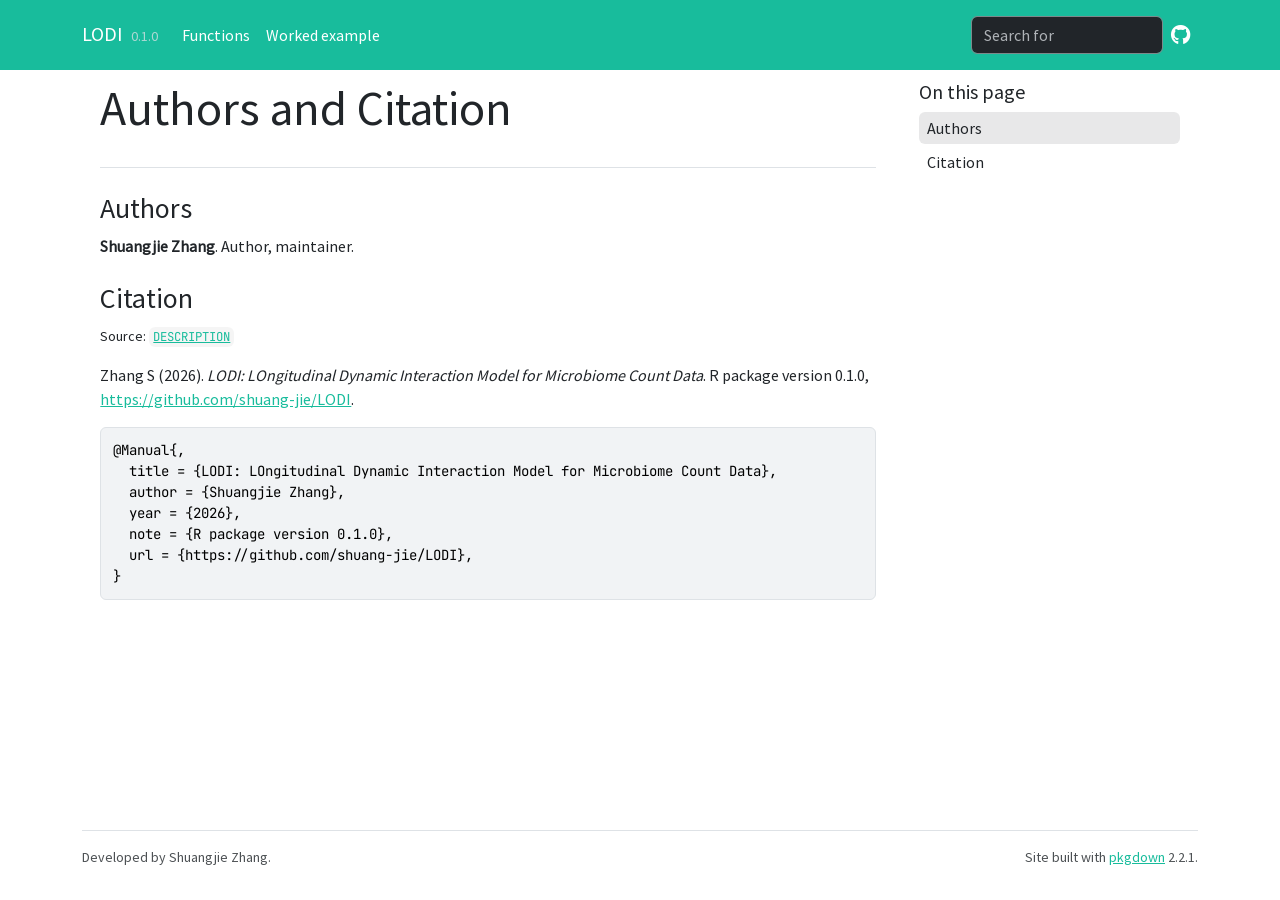
==== authors.html @ 0d50a405 "Deploying to gh-pages from @ shuang-jie/LODI@c3fbd9149aefe18f60dc36afb56456ca05e9c87f 🚀" ====
<!DOCTYPE html>
<!-- Generated by pkgdown: do not edit by hand --><html lang="en"><head><meta http-equiv="Content-Type" content="text/html; charset=UTF-8"><meta charset="utf-8"><meta http-equiv="X-UA-Compatible" content="IE=edge"><meta name="viewport" content="width=device-width, initial-scale=1, shrink-to-fit=no"><title>Authors and Citation • LODI</title><script src="deps/jquery-3.6.0/jquery-3.6.0.min.js"></script><meta name="viewport" content="width=device-width, initial-scale=1, shrink-to-fit=no"><link href="deps/bootstrap-5.3.8/bootstrap.min.css" rel="stylesheet"><script src="deps/bootstrap-5.3.8/bootstrap.bundle.min.js"></script><link href="deps/Source_Sans_Pro-0.4.10/font.css" rel="stylesheet"><link href="deps/JetBrains_Mono-0.4.10/font.css" rel="stylesheet"><link href="deps/font-awesome-6.5.2/css/all.min.css" rel="stylesheet"><link href="deps/font-awesome-6.5.2/css/v4-shims.min.css" rel="stylesheet"><script src="deps/headroom-0.11.0/headroom.min.js"></script><script src="deps/headroom-0.11.0/jQuery.headroom.min.js"></script><script src="deps/bootstrap-toc-1.0.1/bootstrap-toc.min.js"></script><script src="deps/clipboard.js-2.0.11/clipboard.min.js"></script><script src="deps/search-1.0.0/autocomplete.jquery.min.js"></script><script src="deps/search-1.0.0/fuse.min.js"></script><script src="deps/search-1.0.0/mark.min.js"></script><!-- pkgdown --><script src="pkgdown.js"></script><meta property="og:title" content="Authors and Citation"><meta name="twitter:card" content="summary"><meta name="twitter:creator" content="@shuangjie"><meta name="twitter:site" content="@shuangjie"></head><body>
    <a href="#main" class="visually-hidden-focusable">Skip to contents</a>


    <nav class="navbar navbar-expand-lg fixed-top bg-primary" data-bs-theme="dark" aria-label="Site navigation"><div class="container">

    <a class="navbar-brand me-2" href="index.html">LODI</a>

    <small class="nav-text text-muted me-auto" data-bs-toggle="tooltip" data-bs-placement="bottom" title="">0.1.0</small>


    <button class="navbar-toggler" type="button" data-bs-toggle="collapse" data-bs-target="#navbar" aria-controls="navbar" aria-expanded="false" aria-label="Toggle navigation">
      <span class="navbar-toggler-icon"></span>
    </button>

    <div id="navbar" class="collapse navbar-collapse ms-3">
      <ul class="navbar-nav me-auto"><li class="nav-item"><a class="nav-link" href="reference/index.html">Functions</a></li>
<li class="nav-item"><a class="nav-link" href="articles/simulation1.html">Worked example</a></li>
      </ul><ul class="navbar-nav"><li class="nav-item"><form class="form-inline" role="search">
 <input class="form-control" type="search" name="search-input" id="search-input" autocomplete="off" aria-label="Search site" placeholder="Search for" data-search-index="search.json"></form></li>
<li class="nav-item"><a class="external-link nav-link" href="https://github.com/shuang-jie/LODI/" aria-label="GitHub"><span class="fa fab fa-github fa-lg"></span></a></li>
      </ul></div>


  </div>
</nav><div class="container template-citation-authors">
<div class="row">
  <main id="main" class="col-md-9"><div class="page-header">

      <h1>Authors and Citation</h1>
    </div>

    <div class="section level2">
      <h2>Authors</h2>

      <ul class="list-unstyled"><li>
          <p><strong>Shuangjie Zhang</strong>. Author, maintainer.
          </p>
        </li>
      </ul></div>

    <div class="section level2">
      <h2 id="citation">Citation</h2>
      <p><small class="dont-index">Source: <a href="https://github.com/shuang-jie/LODI/blob/main/DESCRIPTION" class="external-link"><code>DESCRIPTION</code></a></small></p>

      <p>Zhang S (2026).
<em>LODI: LOngitudinal Dynamic Interaction Model for Microbiome Count Data</em>.
R package version 0.1.0, <a href="https://github.com/shuang-jie/LODI" class="external-link">https://github.com/shuang-jie/LODI</a>.
</p>
      <pre>@Manual{,
  title = {LODI: LOngitudinal Dynamic Interaction Model for Microbiome Count Data},
  author = {Shuangjie Zhang},
  year = {2026},
  note = {R package version 0.1.0},
  url = {https://github.com/shuang-jie/LODI},
}</pre>
    </div>

  </main><aside class="col-md-3"><nav id="toc" aria-label="Table of contents"><h2>On this page</h2>
    </nav></aside></div>


    <footer><div class="pkgdown-footer-left">
  <p>Developed by Shuangjie Zhang.</p>
</div>

<div class="pkgdown-footer-right">
  <p>Site built with <a href="https://pkgdown.r-lib.org/" class="external-link">pkgdown</a> 2.2.1.</p>
</div>

    </footer></div>





  </body></html>
---- deps/Source_Sans_Pro-0.4.10/font.css ----
/* cyrillic-ext */
@font-face {
  font-family: 'Source Sans Pro';
  font-style: normal;
  font-weight: 400;
  font-display: swap;
  src: url(6xK3dSBYKcSV-LCoeQqfX1RYOo3qNa7lqDY.woff2) format('woff2');
  unicode-range: U+0460-052F, U+1C80-1C8A, U+20B4, U+2DE0-2DFF, U+A640-A69F, U+FE2E-FE2F;
}
/* cyrillic */
@font-face {
  font-family: 'Source Sans Pro';
  font-style: normal;
  font-weight: 400;
  font-display: swap;
  src: url(6xK3dSBYKcSV-LCoeQqfX1RYOo3qPK7lqDY.woff2) format('woff2');
  unicode-range: U+0301, U+0400-045F, U+0490-0491, U+04B0-04B1, U+2116;
}
/* greek-ext */
@font-face {
  font-family: 'Source Sans Pro';
  font-style: normal;
  font-weight: 400;
  font-display: swap;
  src: url(6xK3dSBYKcSV-LCoeQqfX1RYOo3qNK7lqDY.woff2) format('woff2');
  unicode-range: U+1F00-1FFF;
}
/* greek */
@font-face {
  font-family: 'Source Sans Pro';
  font-style: normal;
  font-weight: 400;
  font-display: swap;
  src: url(6xK3dSBYKcSV-LCoeQqfX1RYOo3qO67lqDY.woff2) format('woff2');
  unicode-range: U+0370-0377, U+037A-037F, U+0384-038A, U+038C, U+038E-03A1, U+03A3-03FF;
}
/* vietnamese */
@font-face {
  font-family: 'Source Sans Pro';
  font-style: normal;
  font-weight: 400;
  font-display: swap;
  src: url(6xK3dSBYKcSV-LCoeQqfX1RYOo3qN67lqDY.woff2) format('woff2');
  unicode-range: U+0102-0103, U+0110-0111, U+0128-0129, U+0168-0169, U+01A0-01A1, U+01AF-01B0, U+0300-0301, U+0303-0304, U+0308-0309, U+0323, U+0329, U+1EA0-1EF9, U+20AB;
}
/* latin-ext */
@font-face {
  font-family: 'Source Sans Pro';
  font-style: normal;
  font-weight: 400;
  font-display: swap;
  src: url(6xK3dSBYKcSV-LCoeQqfX1RYOo3qNq7lqDY.woff2) format('woff2');
  unicode-range: U+0100-02BA, U+02BD-02C5, U+02C7-02CC, U+02CE-02D7, U+02DD-02FF, U+0304, U+0308, U+0329, U+1D00-1DBF, U+1E00-1E9F, U+1EF2-1EFF, U+2020, U+20A0-20AB, U+20AD-20C0, U+2113, U+2C60-2C7F, U+A720-A7FF;
}
/* latin */
@font-face {
  font-family: 'Source Sans Pro';
  font-style: normal;
  font-weight: 400;
  font-display: swap;
  src: url(6xK3dSBYKcSV-LCoeQqfX1RYOo3qOK7l.woff2) format('woff2');
  unicode-range: U+0000-00FF, U+0131, U+0152-0153, U+02BB-02BC, U+02C6, U+02DA, U+02DC, U+0304, U+0308, U+0329, U+2000-206F, U+20AC, U+2122, U+2191, U+2193, U+2212, U+2215, U+FEFF, U+FFFD;
}
---- deps/JetBrains_Mono-0.4.10/font.css ----
/* cyrillic-ext */
@font-face {
  font-family: 'JetBrains Mono';
  font-style: normal;
  font-weight: 400;
  font-display: swap;
  src: url(tDbY2o-flEEny0FZhsfKu5WU4zr3E_BX0PnT8RD8yKxTN1OVgaY.woff2) format('woff2');
  unicode-range: U+0460-052F, U+1C80-1C8A, U+20B4, U+2DE0-2DFF, U+A640-A69F, U+FE2E-FE2F;
}
/* cyrillic */
@font-face {
  font-family: 'JetBrains Mono';
  font-style: normal;
  font-weight: 400;
  font-display: swap;
  src: url(tDbY2o-flEEny0FZhsfKu5WU4zr3E_BX0PnT8RD8yKxTPlOVgaY.woff2) format('woff2');
  unicode-range: U+0301, U+0400-045F, U+0490-0491, U+04B0-04B1, U+2116;
}
/* greek */
@font-face {
  font-family: 'JetBrains Mono';
  font-style: normal;
  font-weight: 400;
  font-display: swap;
  src: url(tDbY2o-flEEny0FZhsfKu5WU4zr3E_BX0PnT8RD8yKxTOVOVgaY.woff2) format('woff2');
  unicode-range: U+0370-0377, U+037A-037F, U+0384-038A, U+038C, U+038E-03A1, U+03A3-03FF;
}
/* vietnamese */
@font-face {
  font-family: 'JetBrains Mono';
  font-style: normal;
  font-weight: 400;
  font-display: swap;
  src: url(tDbY2o-flEEny0FZhsfKu5WU4zr3E_BX0PnT8RD8yKxTNVOVgaY.woff2) format('woff2');
  unicode-range: U+0102-0103, U+0110-0111, U+0128-0129, U+0168-0169, U+01A0-01A1, U+01AF-01B0, U+0300-0301, U+0303-0304, U+0308-0309, U+0323, U+0329, U+1EA0-1EF9, U+20AB;
}
/* latin-ext */
@font-face {
  font-family: 'JetBrains Mono';
  font-style: normal;
  font-weight: 400;
  font-display: swap;
  src: url(tDbY2o-flEEny0FZhsfKu5WU4zr3E_BX0PnT8RD8yKxTNFOVgaY.woff2) format('woff2');
  unicode-range: U+0100-02BA, U+02BD-02C5, U+02C7-02CC, U+02CE-02D7, U+02DD-02FF, U+0304, U+0308, U+0329, U+1D00-1DBF, U+1E00-1E9F, U+1EF2-1EFF, U+2020, U+20A0-20AB, U+20AD-20C0, U+2113, U+2C60-2C7F, U+A720-A7FF;
}
/* latin */
@font-face {
  font-family: 'JetBrains Mono';
  font-style: normal;
  font-weight: 400;
  font-display: swap;
  src: url(tDbY2o-flEEny0FZhsfKu5WU4zr3E_BX0PnT8RD8yKxTOlOV.woff2) format('woff2');
  unicode-range: U+0000-00FF, U+0131, U+0152-0153, U+02BB-02BC, U+02C6, U+02DA, U+02DC, U+0304, U+0308, U+0329, U+2000-206F, U+20AC, U+2122, U+2191, U+2193, U+2212, U+2215, U+FEFF, U+FFFD;
}
---- deps/font-awesome-6.5.2/css/v4-shims.min.css ----
/*!
 * Font Awesome Free 6.5.2 by @fontawesome - https://fontawesome.com
 * License - https://fontawesome.com/license/free (Icons: CC BY 4.0, Fonts: SIL OFL 1.1, Code: MIT License)
 * Copyright 2024 Fonticons, Inc.
 */
.fa.fa-glass:before{content:"\f000"}.fa.fa-envelope-o{font-family:"Font Awesome 6 Free";font-weight:400}.fa.fa-envelope-o:before{content:"\f0e0"}.fa.fa-star-o{font-family:"Font Awesome 6 Free";font-weight:400}.fa.fa-star-o:before{content:"\f005"}.fa.fa-close:before,.fa.fa-remove:before{content:"\f00d"}.fa.fa-gear:before{content:"\f013"}.fa.fa-trash-o{font-family:"Font Awesome 6 Free";font-weight:400}.fa.fa-trash-o:before{content:"\f2ed"}.fa.fa-home:before{content:"\f015"}.fa.fa-file-o{font-family:"Font Awesome 6 Free";font-weight:400}.fa.fa-file-o:before{content:"\f15b"}.fa.fa-clock-o{font-family:"Font Awesome 6 Free";font-weight:400}.fa.fa-clock-o:before{content:"\f017"}.fa.fa-arrow-circle-o-down{font-family:"Font Awesome 6 Free";font-weight:400}.fa.fa-arrow-circle-o-down:before{content:"\f358"}.fa.fa-arrow-circle-o-up{font-family:"Font Awesome 6 Free";font-weight:400}.fa.fa-arrow-circle-o-up:before{content:"\f35b"}.fa.fa-play-circle-o{font-family:"Font Awesome 6 Free";font-weight:400}.fa.fa-play-circle-o:before{content:"\f144"}.fa.fa-repeat:before,.fa.fa-rotate-right:before{content:"\f01e"}.fa.fa-refresh:before{content:"\f021"}.fa.fa-list-alt{font-family:"Font Awesome 6 Free";font-weight:400}.fa.fa-list-alt:before{content:"\f022"}.fa.fa-dedent:before{content:"\f03b"}.fa.fa-video-camera:before{content:"\f03d"}.fa.fa-picture-o{font-family:"Font Awesome 6 Free";font-weight:400}.fa.fa-picture-o:before{content:"\f03e"}.fa.fa-photo{font-family:"Font Awesome 6 Free";font-weight:400}.fa.fa-photo:before{content:"\f03e"}.fa.fa-image{font-family:"Font Awesome 6 Free";font-weight:400}.fa.fa-image:before{content:"\f03e"}.fa.fa-map-marker:before{content:"\f3c5"}.fa.fa-pencil-square-o{font-family:"Font Awesome 6 Free";font-weight:400}.fa.fa-pencil-square-o:before{content:"\f044"}.fa.fa-edit{font-family:"Font Awesome 6 Free";font-weight:400}.fa.fa-edit:before{content:"\f044"}.fa.fa-share-square-o:before{content:"\f14d"}.fa.fa-check-square-o{font-family:"Font Awesome 6 Free";font-weight:400}.fa.fa-check-square-o:before{content:"\f14a"}.fa.fa-arrows:before{content:"\f0b2"}.fa.fa-times-circle-o{font-family:"Font Awesome 6 Free";font-weight:400}.fa.fa-times-circle-o:before{content:"\f057"}.fa.fa-check-circle-o{font-family:"Font Awesome 6 Free";font-weight:400}.fa.fa-check-circle-o:before{content:"\f058"}.fa.fa-mail-forward:before{content:"\f064"}.fa.fa-expand:before{content:"\f424"}.fa.fa-compress:before{content:"\f422"}.fa.fa-eye,.fa.fa-eye-slash{font-family:"Font Awesome 6 Free";font-weight:400}.fa.fa-warning:before{content:"\f071"}.fa.fa-calendar:before{content:"\f073"}.fa.fa-arrows-v:before{content:"\f338"}.fa.fa-arrows-h:before{content:"\f337"}.fa.fa-bar-chart-o:before,.fa.fa-bar-chart:before{content:"\e0e3"}.fa.fa-twitter-square{font-family:"Font Awesome 6 Brands";font-weight:400}.fa.fa-twitter-square:before{content:"\f081"}.fa.fa-facebook-square{font-family:"Font Awesome 6 Brands";font-weight:400}.fa.fa-facebook-square:before{content:"\f082"}.fa.fa-gears:before{content:"\f085"}.fa.fa-thumbs-o-up{font-family:"Font Awesome 6 Free";font-weight:400}.fa.fa-thumbs-o-up:before{content:"\f164"}.fa.fa-thumbs-o-down{font-family:"Font Awesome 6 Free";font-weight:400}.fa.fa-thumbs-o-down:before{content:"\f165"}.fa.fa-heart-o{font-family:"Font Awesome 6 Free";font-weight:400}.fa.fa-heart-o:before{content:"\f004"}.fa.fa-sign-out:before{content:"\f2f5"}.fa.fa-linkedin-square{font-family:"Font Awesome 6 Brands";font-weight:400}.fa.fa-linkedin-square:before{content:"\f08c"}.fa.fa-thumb-tack:before{content:"\f08d"}.fa.fa-external-link:before{content:"\f35d"}.fa.fa-sign-in:before{content:"\f2f6"}.fa.fa-github-square{font-family:"Font Awesome 6 Brands";font-weight:400}.fa.fa-github-square:before{content:"\f092"}.fa.fa-lemon-o{font-family:"Font Awesome 6 Free";font-weight:400}.fa.fa-lemon-o:before{content:"\f094"}.fa.fa-square-o{font-family:"Font Awesome 6 Free";font-weight:400}.fa.fa-square-o:before{content:"\f0c8"}.fa.fa-bookmark-o{font-family:"Font Awesome 6 Free";font-weight:400}.fa.fa-bookmark-o:before{content:"\f02e"}.fa.fa-facebook,.fa.fa-twitter{font-family:"Font Awesome 6 Brands";font-weight:400}.fa.fa-facebook:before{content:"\f39e"}.fa.fa-facebook-f{font-family:"Font Awesome 6 Brands";font-weight:400}.fa.fa-facebook-f:before{content:"\f39e"}.fa.fa-github{font-family:"Font Awesome 6 Brands";font-weight:400}.fa.fa-credit-card{font-family:"Font Awesome 6 Free";font-weight:400}.fa.fa-feed:before{content:"\f09e"}.fa.fa-hdd-o{font-family:"Font Awesome 6 Free";font-weight:400}.fa.fa-hdd-o:before{content:"\f0a0"}.fa.fa-hand-o-right{font-family:"Font Awesome 6 Free";font-weight:400}.fa.fa-hand-o-right:before{content:"\f0a4"}.fa.fa-hand-o-left{font-family:"Font Awesome 6 Free";font-weight:400}.fa.fa-hand-o-left:before{content:"\f0a5"}.fa.fa-hand-o-up{font-family:"Font Awesome 6 Free";font-weight:400}.fa.fa-hand-o-up:before{content:"\f0a6"}.fa.fa-hand-o-down{font-family:"Font Awesome 6 Free";font-weight:400}.fa.fa-hand-o-down:before{content:"\f0a7"}.fa.fa-globe:before{content:"\f57d"}.fa.fa-tasks:before{content:"\f828"}.fa.fa-arrows-alt:before{content:"\f31e"}.fa.fa-group:before{content:"\f0c0"}.fa.fa-chain:before{content:"\f0c1"}.fa.fa-cut:before{content:"\f0c4"}.fa.fa-files-o{font-family:"Font Awesome 6 Free";font-weight:400}.fa.fa-files-o:before{content:"\f0c5"}.fa.fa-floppy-o{font-family:"Font Awesome 6 Free";font-weight:400}.fa.fa-floppy-o:before{content:"\f0c7"}.fa.fa-save{font-family:"Font Awesome 6 Free";font-weight:400}.fa.fa-save:before{content:"\f0c7"}.fa.fa-navicon:before,.fa.fa-reorder:before{content:"\f0c9"}.fa.fa-magic:before{content:"\e2ca"}.fa.fa-pinterest,.fa.fa-pinterest-square{font-family:"Font Awesome 6 Brands";font-weight:400}.fa.fa-pinterest-square:before{content:"\f0d3"}.fa.fa-google-plus-square{font-family:"Font Awesome 6 Brands";font-weight:400}.fa.fa-google-plus-square:before{content:"\f0d4"}.fa.fa-google-plus{font-family:"Font Awesome 6 Brands";font-weight:400}.fa.fa-google-plus:before{content:"\f0d5"}.fa.fa-money:before{content:"\f3d1"}.fa.fa-unsorted:before{content:"\f0dc"}.fa.fa-sort-desc:before{content:"\f0dd"}.fa.fa-sort-asc:before{content:"\f0de"}.fa.fa-linkedin{font-family:"Font Awesome 6 Brands";font-weight:400}.fa.fa-linkedin:before{content:"\f0e1"}.fa.fa-rotate-left:before{content:"\f0e2"}.fa.fa-legal:before{content:"\f0e3"}.fa.fa-dashboard:before,.fa.fa-tachometer:before{content:"\f625"}.fa.fa-comment-o{font-family:"Font Awesome 6 Free";font-weight:400}.fa.fa-comment-o:before{content:"\f075"}.fa.fa-comments-o{font-family:"Font Awesome 6 Free";font-weight:400}.fa.fa-comments-o:before{content:"\f086"}.fa.fa-flash:before{content:"\f0e7"}.fa.fa-clipboard:before{content:"\f0ea"}.fa.fa-lightbulb-o{font-family:"Font Awesome 6 Free";font-weight:400}.fa.fa-lightbulb-o:before{content:"\f0eb"}.fa.fa-exchange:before{content:"\f362"}.fa.fa-cloud-download:before{content:"\f0ed"}.fa.fa-cloud-upload:before{content:"\f0ee"}.fa.fa-bell-o{font-family:"Font Awesome 6 Free";font-weight:400}.fa.fa-bell-o:before{content:"\f0f3"}.fa.fa-cutlery:before{content:"\f2e7"}.fa.fa-file-text-o{font-family:"Font Awesome 6 Free";font-weight:400}.fa.fa-file-text-o:before{content:"\f15c"}.fa.fa-building-o{font-family:"Font Awesome 6 Free";font-weight:400}.fa.fa-building-o:before{content:"\f1ad"}.fa.fa-hospital-o{font-family:"Font Awesome 6 Free";font-weight:400}.fa.fa-hospital-o:before{content:"\f0f8"}.fa.fa-tablet:before{content:"\f3fa"}.fa.fa-mobile-phone:before,.fa.fa-mobile:before{content:"\f3cd"}.fa.fa-circle-o{font-family:"Font Awesome 6 Free";font-weight:400}.fa.fa-circle-o:before{content:"\f111"}.fa.fa-mail-reply:before{content:"\f3e5"}.fa.fa-github-alt{font-family:"Font Awesome 6 Brands";font-weight:400}.fa.fa-folder-o{font-family:"Font Awesome 6 Free";font-weight:400}.fa.fa-folder-o:before{content:"\f07b"}.fa.fa-folder-open-o{font-family:"Font Awesome 6 Free";font-weight:400}.fa.fa-folder-open-o:before{content:"\f07c"}.fa.fa-smile-o{font-family:"Font Awesome 6 Free";font-weight:400}.fa.fa-smile-o:before{content:"\f118"}.fa.fa-frown-o{font-family:"Font Awesome 6 Free";font-weight:400}.fa.fa-frown-o:before{content:"\f119"}.fa.fa-meh-o{font-family:"Font Awesome 6 Free";font-weight:400}.fa.fa-meh-o:before{content:"\f11a"}.fa.fa-keyboard-o{font-family:"Font Awesome 6 Free";font-weight:400}.fa.fa-keyboard-o:before{content:"\f11c"}.fa.fa-flag-o{font-family:"Font Awesome 6 Free";font-weight:400}.fa.fa-flag-o:before{content:"\f024"}.fa.fa-mail-reply-all:before{content:"\f122"}.fa.fa-star-half-o{font-family:"Font Awesome 6 Free";font-weight:400}.fa.fa-star-half-o:before{content:"\f5c0"}.fa.fa-star-half-empty{font-family:"Font Awesome 6 Free";font-weight:400}.fa.fa-star-half-empty:before{content:"\f5c0"}.fa.fa-star-half-full{font-family:"Font Awesome 6 Free";font-weight:400}.fa.fa-star-half-full:before{content:"\f5c0"}.fa.fa-code-fork:before{content:"\f126"}.fa.fa-chain-broken:before,.fa.fa-unlink:before{content:"\f127"}.fa.fa-calendar-o{font-family:"Font Awesome 6 Free";font-weight:400}.fa.fa-calendar-o:before{content:"\f133"}.fa.fa-css3,.fa.fa-html5,.fa.fa-maxcdn{font-family:"Font Awesome 6 Brands";font-weight:400}.fa.fa-unlock-alt:before{content:"\f09c"}.fa.fa-minus-square-o{font-family:"Font Awesome 6 Free";font-weight:400}.fa.fa-minus-square-o:before{content:"\f146"}.fa.fa-level-up:before{content:"\f3bf"}.fa.fa-level-down:before{content:"\f3be"}.fa.fa-pencil-square:before{content:"\f14b"}.fa.fa-external-link-square:before{content:"\f360"}.fa.fa-compass{font-family:"Font Awesome 6 Free";font-weight:400}.fa.fa-caret-square-o-down{font-family:"Font Awesome 6 Free";font-weight:400}.fa.fa-caret-square-o-down:before{content:"\f150"}.fa.fa-toggle-down{font-family:"Font Awesome 6 Free";font-weight:400}.fa.fa-toggle-down:before{content:"\f150"}.fa.fa-caret-square-o-up{font-family:"Font Awesome 6 Free";font-weight:400}.fa.fa-caret-square-o-up:before{content:"\f151"}.fa.fa-toggle-up{font-family:"Font Awesome 6 Free";font-weight:400}.fa.fa-toggle-up:before{content:"\f151"}.fa.fa-caret-square-o-right{font-family:"Font Awesome 6 Free";font-weight:400}.fa.fa-caret-square-o-right:before{content:"\f152"}.fa.fa-toggle-right{font-family:"Font Awesome 6 Free";font-weight:400}.fa.fa-toggle-right:before{content:"\f152"}.fa.fa-eur:before,.fa.fa-euro:before{content:"\f153"}.fa.fa-gbp:before{content:"\f154"}.fa.fa-dollar:before,.fa.fa-usd:before{content:"\24"}.fa.fa-inr:before,.fa.fa-rupee:before{content:"\e1bc"}.fa.fa-cny:before,.fa.fa-jpy:before,.fa.fa-rmb:before,.fa.fa-yen:before{content:"\f157"}.fa.fa-rouble:before,.fa.fa-rub:before,.fa.fa-ruble:before{content:"\f158"}.fa.fa-krw:before,.fa.fa-won:before{content:"\f159"}.fa.fa-bitcoin,.fa.fa-btc{font-family:"Font Awesome 6 Brands";font-weight:400}.fa.fa-bitcoin:before{content:"\f15a"}.fa.fa-file-text:before{content:"\f15c"}.fa.fa-sort-alpha-asc:before{content:"\f15d"}.fa.fa-sort-alpha-desc:before{content:"\f881"}.fa.fa-sort-amount-asc:before{content:"\f884"}.fa.fa-sort-amount-desc:before{content:"\f160"}.fa.fa-sort-numeric-asc:before{content:"\f162"}.fa.fa-sort-numeric-desc:before{content:"\f886"}.fa.fa-youtube-square{font-family:"Font Awesome 6 Brands";font-weight:400}.fa.fa-youtube-square:before{content:"\f431"}.fa.fa-xing,.fa.fa-xing-square,.fa.fa-youtube{font-family:"Font Awesome 6 Brands";font-weight:400}.fa.fa-xing-square:before{content:"\f169"}.fa.fa-youtube-play{font-family:"Font Awesome 6 Brands";font-weight:400}.fa.fa-youtube-play:before{content:"\f167"}.fa.fa-adn,.fa.fa-bitbucket,.fa.fa-bitbucket-square,.fa.fa-dropbox,.fa.fa-flickr,.fa.fa-instagram,.fa.fa-stack-overflow{font-family:"Font Awesome 6 Brands";font-weight:400}.fa.fa-bitbucket-square:before{content:"\f171"}.fa.fa-tumblr,.fa.fa-tumblr-square{font-family:"Font Awesome 6 Brands";font-weight:400}.fa.fa-tumblr-square:before{content:"\f174"}.fa.fa-long-arrow-down:before{content:"\f309"}.fa.fa-long-arrow-up:before{content:"\f30c"}.fa.fa-long-arrow-left:before{content:"\f30a"}.fa.fa-long-arrow-right:before{content:"\f30b"}.fa.fa-android,.fa.fa-apple,.fa.fa-dribbble,.fa.fa-foursquare,.fa.fa-gittip,.fa.fa-gratipay,.fa.fa-linux,.fa.fa-skype,.fa.fa-trello,.fa.fa-windows{font-family:"Font Awesome 6 Brands";font-weight:400}.fa.fa-gittip:before{content:"\f184"}.fa.fa-sun-o{font-family:"Font Awesome 6 Free";font-weight:400}.fa.fa-sun-o:before{content:"\f185"}.fa.fa-moon-o{font-family:"Font Awesome 6 Free";font-weight:400}.fa.fa-moon-o:before{content:"\f186"}.fa.fa-pagelines,.fa.fa-renren,.fa.fa-stack-exchange,.fa.fa-vk,.fa.fa-weibo{font-family:"Font Awesome 6 Brands";font-weight:400}.fa.fa-arrow-circle-o-right{font-family:"Font Awesome 6 Free";font-weight:400}.fa.fa-arrow-circle-o-right:before{content:"\f35a"}.fa.fa-arrow-circle-o-left{font-family:"Font Awesome 6 Free";font-weight:400}.fa.fa-arrow-circle-o-left:before{content:"\f359"}.fa.fa-caret-square-o-left{font-family:"Font Awesome 6 Free";font-weight:400}.fa.fa-caret-square-o-left:before{content:"\f191"}.fa.fa-toggle-left{font-family:"Font Awesome 6 Free";font-weight:400}.fa.fa-toggle-left:before{content:"\f191"}.fa.fa-dot-circle-o{font-family:"Font Awesome 6 Free";font-weight:400}.fa.fa-dot-circle-o:before{content:"\f192"}.fa.fa-vimeo-square{font-family:"Font Awesome 6 Brands";font-weight:400}.fa.fa-vimeo-square:before{content:"\f194"}.fa.fa-try:before,.fa.fa-turkish-lira:before{content:"\e2bb"}.fa.fa-plus-square-o{font-family:"Font Awesome 6 Free";font-weight:400}.fa.fa-plus-square-o:before{content:"\f0fe"}.fa.fa-openid,.fa.fa-slack,.fa.fa-wordpress{font-family:"Font Awesome 6 Brands";font-weight:400}.fa.fa-bank:before,.fa.fa-institution:before{content:"\f19c"}.fa.fa-mortar-board:before{content:"\f19d"}.fa.fa-google,.fa.fa-reddit,.fa.fa-reddit-square,.fa.fa-yahoo{font-family:"Font Awesome 6 Brands";font-weight:400}.fa.fa-reddit-square:before{content:"\f1a2"}.fa.fa-behance,.fa.fa-behance-square,.fa.fa-delicious,.fa.fa-digg,.fa.fa-drupal,.fa.fa-joomla,.fa.fa-pied-piper-alt,.fa.fa-pied-piper-pp,.fa.fa-stumbleupon,.fa.fa-stumbleupon-circle{font-family:"Font Awesome 6 Brands";font-weight:400}.fa.fa-behance-square:before{content:"\f1b5"}.fa.fa-steam,.fa.fa-steam-square{font-family:"Font Awesome 6 Brands";font-weight:400}.fa.fa-steam-square:before{content:"\f1b7"}.fa.fa-automobile:before{content:"\f1b9"}.fa.fa-cab:before{content:"\f1ba"}.fa.fa-deviantart,.fa.fa-soundcloud,.fa.fa-spotify{font-family:"Font Awesome 6 Brands";font-weight:400}.fa.fa-file-pdf-o{font-family:"Font Awesome 6 Free";font-weight:400}.fa.fa-file-pdf-o:before{content:"\f1c1"}.fa.fa-file-word-o{font-family:"Font Awesome 6 Free";font-weight:400}.fa.fa-file-word-o:before{content:"\f1c2"}.fa.fa-file-excel-o{font-family:"Font Awesome 6 Free";font-weight:400}.fa.fa-file-excel-o:before{content:"\f1c3"}.fa.fa-file-powerpoint-o{font-family:"Font Awesome 6 Free";font-weight:400}.fa.fa-file-powerpoint-o:before{content:"\f1c4"}.fa.fa-file-image-o{font-family:"Font Awesome 6 Free";font-weight:400}.fa.fa-file-image-o:before{content:"\f1c5"}.fa.fa-file-photo-o{font-family:"Font Awesome 6 Free";font-weight:400}.fa.fa-file-photo-o:before{content:"\f1c5"}.fa.fa-file-picture-o{font-family:"Font Awesome 6 Free";font-weight:400}.fa.fa-file-picture-o:before{content:"\f1c5"}.fa.fa-file-archive-o{font-family:"Font Awesome 6 Free";font-weight:400}.fa.fa-file-archive-o:before{content:"\f1c6"}.fa.fa-file-zip-o{font-family:"Font Awesome 6 Free";font-weight:400}.fa.fa-file-zip-o:before{content:"\f1c6"}.fa.fa-file-audio-o{font-family:"Font Awesome 6 Free";font-weight:400}.fa.fa-file-audio-o:before{content:"\f1c7"}.fa.fa-file-sound-o{font-family:"Font Awesome 6 Free";font-weight:400}.fa.fa-file-sound-o:before{content:"\f1c7"}.fa.fa-file-video-o{font-family:"Font Awesome 6 Free";font-weight:400}.fa.fa-file-video-o:before{content:"\f1c8"}.fa.fa-file-movie-o{font-family:"Font Awesome 6 Free";font-weight:400}.fa.fa-file-movie-o:before{content:"\f1c8"}.fa.fa-file-code-o{font-family:"Font Awesome 6 Free";font-weight:400}.fa.fa-file-code-o:before{content:"\f1c9"}.fa.fa-codepen,.fa.fa-jsfiddle,.fa.fa-vine{font-family:"Font Awesome 6 Brands";font-weight:400}.fa.fa-life-bouy:before,.fa.fa-life-buoy:before,.fa.fa-life-saver:before,.fa.fa-support:before{content:"\f1cd"}.fa.fa-circle-o-notch:before{content:"\f1ce"}.fa.fa-ra,.fa.fa-rebel{font-family:"Font Awesome 6 Brands";font-weight:400}.fa.fa-ra:before{content:"\f1d0"}.fa.fa-resistance{font-family:"Font Awesome 6 Brands";font-weight:400}.fa.fa-resistance:before{content:"\f1d0"}.fa.fa-empire,.fa.fa-ge{font-family:"Font Awesome 6 Brands";font-weight:400}.fa.fa-ge:before{content:"\f1d1"}.fa.fa-git-square{font-family:"Font Awesome 6 Brands";font-weight:400}.fa.fa-git-square:before{content:"\f1d2"}.fa.fa-git,.fa.fa-hacker-news,.fa.fa-y-combinator-square{font-family:"Font Awesome 6 Brands";font-weight:400}.fa.fa-y-combinator-square:before{content:"\f1d4"}.fa.fa-yc-square{font-family:"Font Awesome 6 Brands";font-weight:400}.fa.fa-yc-square:before{content:"\f1d4"}.fa.fa-qq,.fa.fa-tencent-weibo,.fa.fa-wechat,.fa.fa-weixin{font-family:"Font Awesome 6 Brands";font-weight:400}.fa.fa-wechat:before{content:"\f1d7"}.fa.fa-send:before{content:"\f1d8"}.fa.fa-paper-plane-o{font-family:"Font Awesome 6 Free";font-weight:400}.fa.fa-paper-plane-o:before{content:"\f1d8"}.fa.fa-send-o{font-family:"Font Awesome 6 Free";font-weight:400}.fa.fa-send-o:before{content:"\f1d8"}.fa.fa-circle-thin{font-family:"Font Awesome 6 Free";font-weight:400}.fa.fa-circle-thin:before{content:"\f111"}.fa.fa-header:before{content:"\f1dc"}.fa.fa-futbol-o{font-family:"Font Awesome 6 Free";font-weight:400}.fa.fa-futbol-o:before{content:"\f1e3"}.fa.fa-soccer-ball-o{font-family:"Font Awesome 6 Free";font-weight:400}.fa.fa-soccer-ball-o:before{content:"\f1e3"}.fa.fa-slideshare,.fa.fa-twitch,.fa.fa-yelp{font-family:"Font Awesome 6 Brands";font-weight:400}.fa.fa-newspaper-o{font-family:"Font Awesome 6 Free";font-weight:400}.fa.fa-newspaper-o:before{content:"\f1ea"}.fa.fa-cc-amex,.fa.fa-cc-discover,.fa.fa-cc-mastercard,.fa.fa-cc-paypal,.fa.fa-cc-stripe,.fa.fa-cc-visa,.fa.fa-google-wallet,.fa.fa-paypal{font-family:"Font Awesome 6 Brands";font-weight:400}.fa.fa-bell-slash-o{font-family:"Font Awesome 6 Free";font-weight:400}.fa.fa-bell-slash-o:before{content:"\f1f6"}.fa.fa-trash:before{content:"\f2ed"}.fa.fa-copyright{font-family:"Font Awesome 6 Free";font-weight:400}.fa.fa-eyedropper:before{content:"\f1fb"}.fa.fa-area-chart:before{content:"\f1fe"}.fa.fa-pie-chart:before{content:"\f200"}.fa.fa-line-chart:before{content:"\f201"}.fa.fa-lastfm,.fa.fa-lastfm-square{font-family:"Font Awesome 6 Brands";font-weight:400}.fa.fa-lastfm-square:before{content:"\f203"}.fa.fa-angellist,.fa.fa-ioxhost{font-family:"Font Awesome 6 Brands";font-weight:400}.fa.fa-cc{font-family:"Font Awesome 6 Free";font-weight:400}.fa.fa-cc:before{content:"\f20a"}.fa.fa-ils:before,.fa.fa-shekel:before,.fa.fa-sheqel:before{content:"\f20b"}.fa.fa-buysellads,.fa.fa-connectdevelop,.fa.fa-dashcube,.fa.fa-forumbee,.fa.fa-leanpub,.fa.fa-sellsy,.fa.fa-shirtsinbulk,.fa.fa-simplybuilt,.fa.fa-skyatlas{font-family:"Font Awesome 6 Brands";font-weight:400}.fa.fa-diamond{font-family:"Font Awesome 6 Free";font-weight:400}.fa.fa-diamond:before{content:"\f3a5"}.fa.fa-intersex:before,.fa.fa-transgender:before{content:"\f224"}.fa.fa-transgender-alt:before{content:"\f225"}.fa.fa-facebook-official{font-family:"Font Awesome 6 Brands";font-weight:400}.fa.fa-facebook-official:before{content:"\f09a"}.fa.fa-pinterest-p,.fa.fa-whatsapp{font-family:"Font Awesome 6 Brands";font-weight:400}.fa.fa-hotel:before{content:"\f236"}.fa.fa-medium,.fa.fa-viacoin,.fa.fa-y-combinator,.fa.fa-yc{font-family:"Font Awesome 6 Brands";font-weight:400}.fa.fa-yc:before{content:"\f23b"}.fa.fa-expeditedssl,.fa.fa-opencart,.fa.fa-optin-monster{font-family:"Font Awesome 6 Brands";font-weight:400}.fa.fa-battery-4:before,.fa.fa-battery:before{content:"\f240"}.fa.fa-battery-3:before{content:"\f241"}.fa.fa-battery-2:before{content:"\f242"}.fa.fa-battery-1:before{content:"\f243"}.fa.fa-battery-0:before{content:"\f244"}.fa.fa-object-group,.fa.fa-object-ungroup,.fa.fa-sticky-note-o{font-family:"Font Awesome 6 Free";font-weight:400}.fa.fa-sticky-note-o:before{content:"\f249"}.fa.fa-cc-diners-club,.fa.fa-cc-jcb{font-family:"Font Awesome 6 Brands";font-weight:400}.fa.fa-clone{font-family:"Font Awesome 6 Free";font-weight:400}.fa.fa-hourglass-o:before{content:"\f254"}.fa.fa-hourglass-1:before{content:"\f251"}.fa.fa-hourglass-2:before{content:"\f252"}.fa.fa-hourglass-3:before{content:"\f253"}.fa.fa-hand-rock-o{font-family:"Font Awesome 6 Free";font-weight:400}.fa.fa-hand-rock-o:before{content:"\f255"}.fa.fa-hand-grab-o{font-family:"Font Awesome 6 Free";font-weight:400}.fa.fa-hand-grab-o:before{content:"\f255"}.fa.fa-hand-paper-o{font-family:"Font Awesome 6 Free";font-weight:400}.fa.fa-hand-paper-o:before{content:"\f256"}.fa.fa-hand-stop-o{font-family:"Font Awesome 6 Free";font-weight:400}.fa.fa-hand-stop-o:before{content:"\f256"}.fa.fa-hand-scissors-o{font-family:"Font Awesome 6 Free";font-weight:400}.fa.fa-hand-scissors-o:before{content:"\f257"}.fa.fa-hand-lizard-o{font-family:"Font Awesome 6 Free";font-weight:400}.fa.fa-hand-lizard-o:before{content:"\f258"}.fa.fa-hand-spock-o{font-family:"Font Awesome 6 Free";font-weight:400}.fa.fa-hand-spock-o:before{content:"\f259"}.fa.fa-hand-pointer-o{font-family:"Font Awesome 6 Free";font-weight:400}.fa.fa-hand-pointer-o:before{content:"\f25a"}.fa.fa-hand-peace-o{font-family:"Font Awesome 6 Free";font-weight:400}.fa.fa-hand-peace-o:before{content:"\f25b"}.fa.fa-registered{font-family:"Font Awesome 6 Free";font-weight:400}.fa.fa-creative-commons,.fa.fa-gg,.fa.fa-gg-circle,.fa.fa-odnoklassniki,.fa.fa-odnoklassniki-square{font-family:"Font Awesome 6 Brands";font-weight:400}.fa.fa-odnoklassniki-square:before{content:"\f264"}.fa.fa-chrome,.fa.fa-firefox,.fa.fa-get-pocket,.fa.fa-internet-explorer,.fa.fa-opera,.fa.fa-safari,.fa.fa-wikipedia-w{font-family:"Font Awesome 6 Brands";font-weight:400}.fa.fa-television:before{content:"\f26c"}.fa.fa-500px,.fa.fa-amazon,.fa.fa-contao{font-family:"Font Awesome 6 Brands";font-weight:400}.fa.fa-calendar-plus-o{font-family:"Font Awesome 6 Free";font-weight:400}.fa.fa-calendar-plus-o:before{content:"\f271"}.fa.fa-calendar-minus-o{font-family:"Font Awesome 6 Free";font-weight:400}.fa.fa-calendar-minus-o:before{content:"\f272"}.fa.fa-calendar-times-o{font-family:"Font Awesome 6 Free";font-weight:400}.fa.fa-calendar-times-o:before{content:"\f273"}.fa.fa-calendar-check-o{font-family:"Font Awesome 6 Free";font-weight:400}.fa.fa-calendar-check-o:before{content:"\f274"}.fa.fa-map-o{font-family:"Font Awesome 6 Free";font-weight:400}.fa.fa-map-o:before{content:"\f279"}.fa.fa-commenting:before{content:"\f4ad"}.fa.fa-commenting-o{font-family:"Font Awesome 6 Free";font-weight:400}.fa.fa-commenting-o:before{content:"\f4ad"}.fa.fa-houzz,.fa.fa-vimeo{font-family:"Font Awesome 6 Brands";font-weight:400}.fa.fa-vimeo:before{content:"\f27d"}.fa.fa-black-tie,.fa.fa-edge,.fa.fa-fonticons,.fa.fa-reddit-alien{font-family:"Font Awesome 6 Brands";font-weight:400}.fa.fa-credit-card-alt:before{content:"\f09d"}.fa.fa-codiepie,.fa.fa-fort-awesome,.fa.fa-mixcloud,.fa.fa-modx,.fa.fa-product-hunt,.fa.fa-scribd,.fa.fa-usb{font-family:"Font Awesome 6 Brands";font-weight:400}.fa.fa-pause-circle-o{font-family:"Font Awesome 6 Free";font-weight:400}.fa.fa-pause-circle-o:before{content:"\f28b"}.fa.fa-stop-circle-o{font-family:"Font Awesome 6 Free";font-weight:400}.fa.fa-stop-circle-o:before{content:"\f28d"}.fa.fa-bluetooth,.fa.fa-bluetooth-b,.fa.fa-envira,.fa.fa-gitlab,.fa.fa-wheelchair-alt,.fa.fa-wpbeginner,.fa.fa-wpforms{font-family:"Font Awesome 6 Brands";font-weight:400}.fa.fa-wheelchair-alt:before{content:"\f368"}.fa.fa-question-circle-o{font-family:"Font Awesome 6 Free";font-weight:400}.fa.fa-question-circle-o:before{content:"\f059"}.fa.fa-volume-control-phone:before{content:"\f2a0"}.fa.fa-asl-interpreting:before{content:"\f2a3"}.fa.fa-deafness:before,.fa.fa-hard-of-hearing:before{content:"\f2a4"}.fa.fa-glide,.fa.fa-glide-g{font-family:"Font Awesome 6 Brands";font-weight:400}.fa.fa-signing:before{content:"\f2a7"}.fa.fa-viadeo,.fa.fa-viadeo-square{font-family:"Font Awesome 6 Brands";font-weight:400}.fa.fa-viadeo-square:before{content:"\f2aa"}.fa.fa-snapchat,.fa.fa-snapchat-ghost{font-family:"Font Awesome 6 Brands";font-weight:400}.fa.fa-snapchat-ghost:before{content:"\f2ab"}.fa.fa-snapchat-square{font-family:"Font Awesome 6 Brands";font-weight:400}.fa.fa-snapchat-square:before{content:"\f2ad"}.fa.fa-first-order,.fa.fa-google-plus-official,.fa.fa-pied-piper,.fa.fa-themeisle,.fa.fa-yoast{font-family:"Font Awesome 6 Brands";font-weight:400}.fa.fa-google-plus-official:before{content:"\f2b3"}.fa.fa-google-plus-circle{font-family:"Font Awesome 6 Brands";font-weight:400}.fa.fa-google-plus-circle:before{content:"\f2b3"}.fa.fa-fa,.fa.fa-font-awesome{font-family:"Font Awesome 6 Brands";font-weight:400}.fa.fa-fa:before{content:"\f2b4"}.fa.fa-handshake-o{font-family:"Font Awesome 6 Free";font-weight:400}.fa.fa-handshake-o:before{content:"\f2b5"}.fa.fa-envelope-open-o{font-family:"Font Awesome 6 Free";font-weight:400}.fa.fa-envelope-open-o:before{content:"\f2b6"}.fa.fa-linode{font-family:"Font Awesome 6 Brands";font-weight:400}.fa.fa-address-book-o{font-family:"Font Awesome 6 Free";font-weight:400}.fa.fa-address-book-o:before{content:"\f2b9"}.fa.fa-vcard:before{content:"\f2bb"}.fa.fa-address-card-o{font-family:"Font Awesome 6 Free";font-weight:400}.fa.fa-address-card-o:before{content:"\f2bb"}.fa.fa-vcard-o{font-family:"Font Awesome 6 Free";font-weight:400}.fa.fa-vcard-o:before{content:"\f2bb"}.fa.fa-user-circle-o{font-family:"Font Awesome 6 Free";font-weight:400}.fa.fa-user-circle-o:before{content:"\f2bd"}.fa.fa-user-o{font-family:"Font Awesome 6 Free";font-weight:400}.fa.fa-user-o:before{content:"\f007"}.fa.fa-id-badge{font-family:"Font Awesome 6 Free";font-weight:400}.fa.fa-drivers-license:before{content:"\f2c2"}.fa.fa-id-card-o{font-family:"Font Awesome 6 Free";font-weight:400}.fa.fa-id-card-o:before{content:"\f2c2"}.fa.fa-drivers-license-o{font-family:"Font Awesome 6 Free";font-weight:400}.fa.fa-drivers-license-o:before{content:"\f2c2"}.fa.fa-free-code-camp,.fa.fa-quora,.fa.fa-telegram{font-family:"Font Awesome 6 Brands";font-weight:400}.fa.fa-thermometer-4:before,.fa.fa-thermometer:before{content:"\f2c7"}.fa.fa-thermometer-3:before{content:"\f2c8"}.fa.fa-thermometer-2:before{content:"\f2c9"}.fa.fa-thermometer-1:before{content:"\f2ca"}.fa.fa-thermometer-0:before{content:"\f2cb"}.fa.fa-bathtub:before,.fa.fa-s15:before{content:"\f2cd"}.fa.fa-window-maximize,.fa.fa-window-restore{font-family:"Font Awesome 6 Free";font-weight:400}.fa.fa-times-rectangle:before{content:"\f410"}.fa.fa-window-close-o{font-family:"Font Awesome 6 Free";font-weight:400}.fa.fa-window-close-o:before{content:"\f410"}.fa.fa-times-rectangle-o{font-family:"Font Awesome 6 Free";font-weight:400}.fa.fa-times-rectangle-o:before{content:"\f410"}.fa.fa-bandcamp,.fa.fa-eercast,.fa.fa-etsy,.fa.fa-grav,.fa.fa-imdb,.fa.fa-ravelry{font-family:"Font Awesome 6 Brands";font-weight:400}.fa.fa-eercast:before{content:"\f2da"}.fa.fa-snowflake-o{font-family:"Font Awesome 6 Free";font-weight:400}.fa.fa-snowflake-o:before{content:"\f2dc"}.fa.fa-meetup,.fa.fa-superpowers,.fa.fa-wpexplorer{font-family:"Font Awesome 6 Brands";font-weight:400}
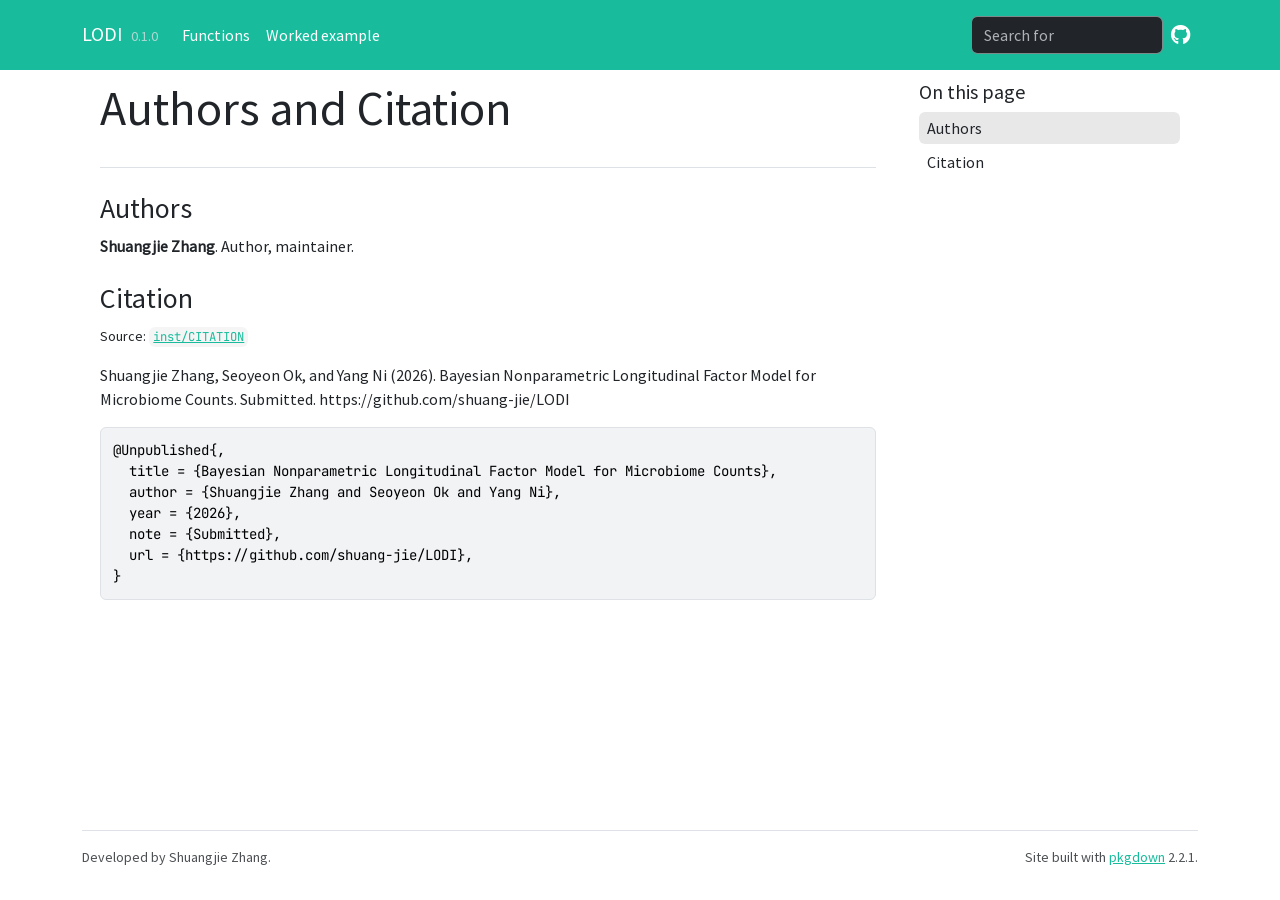
==== commit 20eb79f6: "Deploying to gh-pages from @ shuang-jie/LODI@06dfbe72bcc9fb6fa5ce13a5fe9df9242418efa8 🚀" ====
--- a/authors.html
+++ b/authors.html
@@ -42,17 +42,14 @@
 
     <div class="section level2">
       <h2 id="citation">Citation</h2>
-      <p><small class="dont-index">Source: <a href="https://github.com/shuang-jie/LODI/blob/main/DESCRIPTION" class="external-link"><code>DESCRIPTION</code></a></small></p>
+      <p><small class="dont-index">Source: <a href="https://github.com/shuang-jie/LODI/blob/main/inst/CITATION" class="external-link"><code>inst/CITATION</code></a></small></p>
 
-      <p>Zhang S (2026).
-<em>LODI: LOngitudinal Dynamic Interaction Model for Microbiome Count Data</em>.
-R package version 0.1.0, <a href="https://github.com/shuang-jie/LODI" class="external-link">https://github.com/shuang-jie/LODI</a>.
-</p>
-      <pre>@Manual{,
-  title = {LODI: LOngitudinal Dynamic Interaction Model for Microbiome Count Data},
-  author = {Shuangjie Zhang},
+      <p>Shuangjie Zhang, Seoyeon Ok, and Yang Ni (2026). Bayesian Nonparametric Longitudinal Factor Model for Microbiome Counts. Submitted. https://github.com/shuang-jie/LODI</p>
+      <pre>@Unpublished{,
+  title = {Bayesian Nonparametric Longitudinal Factor Model for Microbiome Counts},
+  author = {Shuangjie Zhang and Seoyeon Ok and Yang Ni},
   year = {2026},
-  note = {R package version 0.1.0},
+  note = {Submitted},
   url = {https://github.com/shuang-jie/LODI},
 }</pre>
     </div>
